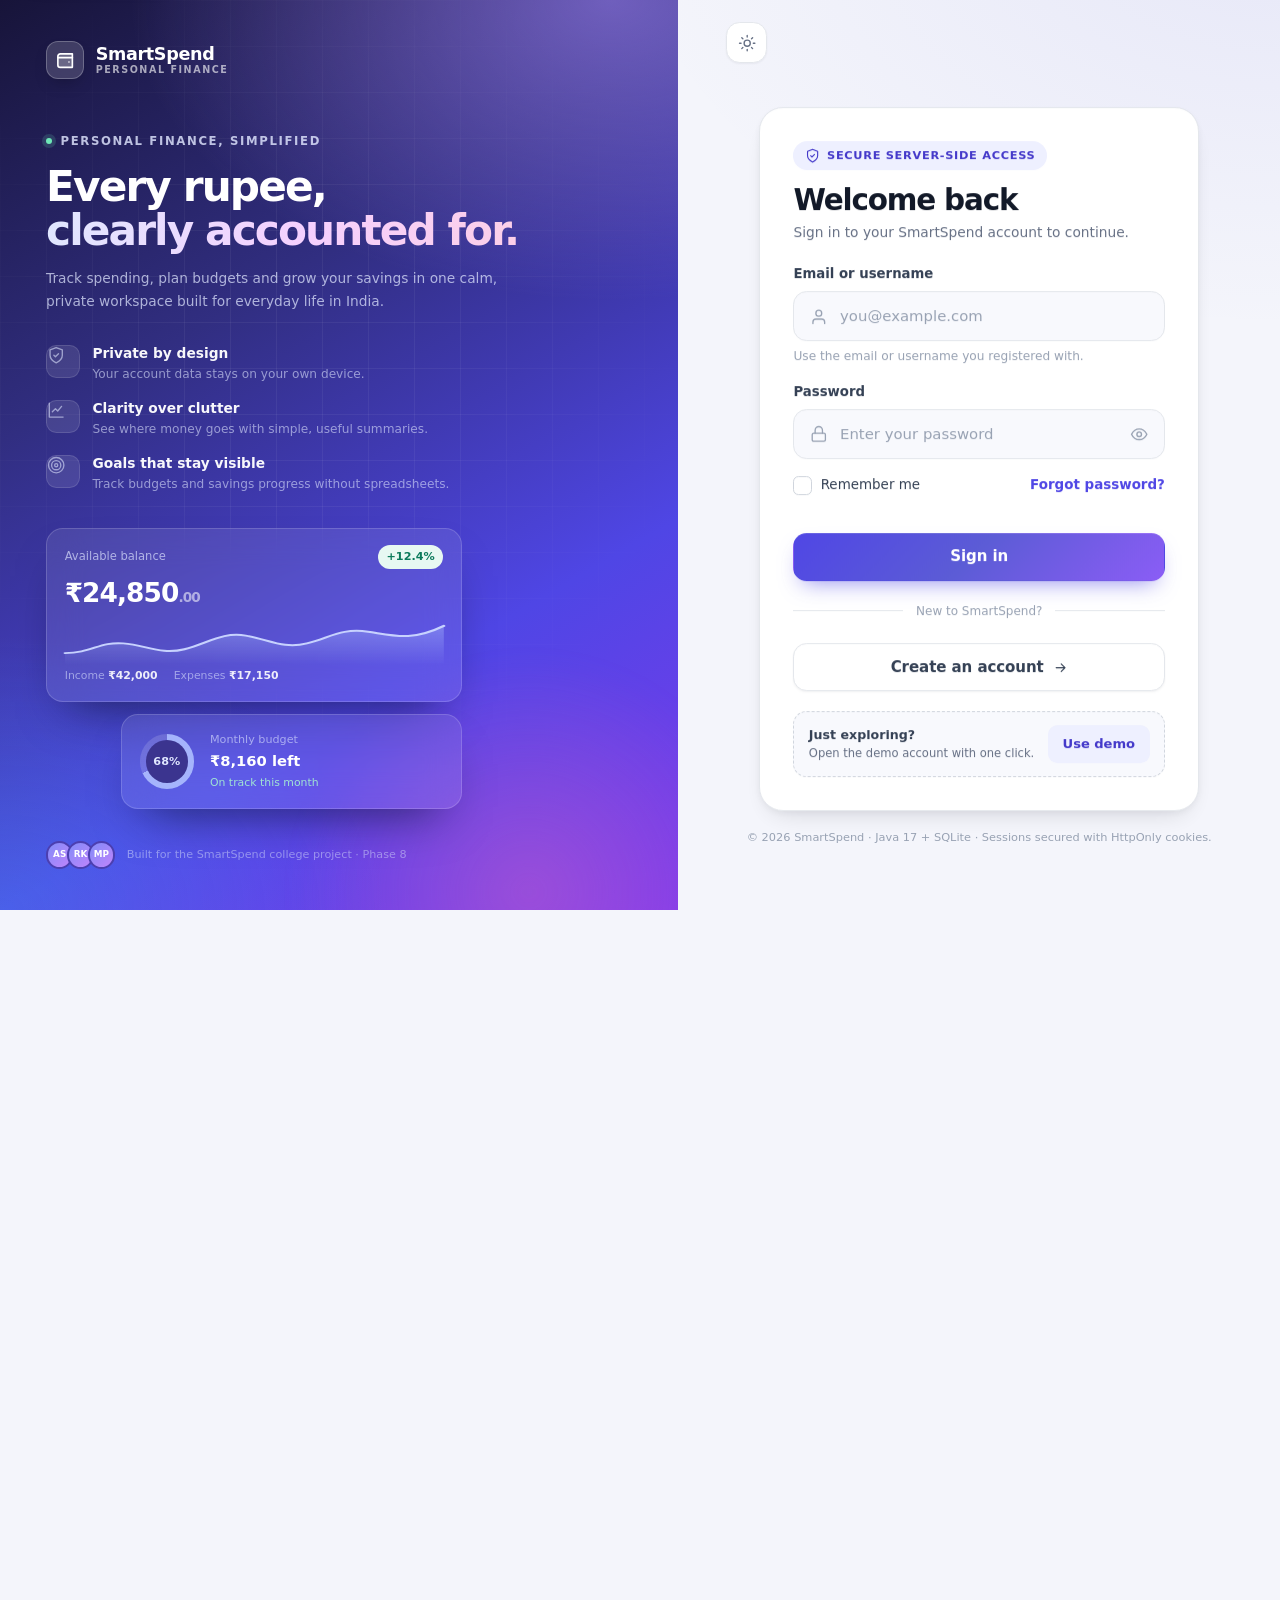
==== frontend/index.html @ ad17d400 "First Commit" ====
<!DOCTYPE html>
<html lang="en" data-theme="light">
<head>
  <meta charset="utf-8">
  <meta name="viewport" content="width=device-width, initial-scale=1">
  <meta name="theme-color" content="#f4f5fb">
  <title>SmartSpend</title>
  <link rel="icon" type="image/svg+xml" href="assets/favicon.svg">
  <script>
    (function () {
      function localSession() {
        try {
          var session = JSON.parse(window.localStorage.getItem("smartspend.session.v1") || "null");
          if (!session) {
            session = JSON.parse(window.sessionStorage.getItem("smartspend.session.v1") || "null");
          }
          return session;
        } catch (error) {
          return null;
        }
      }

      /*
       * The Java server keeps the real session in an HttpOnly cookie, so ask it
       * first. The local-storage check keeps the offline browser demo working
       * when useMockAuth is switched on and no backend is running.
       */
      fetch("/api/auth/session", {
        credentials: "same-origin",
        headers: { Accept: "application/json" }
      })
        .then(function (response) {
          if (!response.ok) throw new Error("No API");
          return response.json();
        })
        .then(function (data) {
          window.location.replace(data && data.session ? "dashboard.html" : "login.html");
        })
        .catch(function () {
          var session = localSession();
          var valid = Boolean(
            session && session.expiresAt && new Date(session.expiresAt).getTime() > Date.now()
          );
          window.location.replace(valid ? "dashboard.html" : "login.html");
        });
    })();
  </script>
</head>
<body>
  <p style="font-family: Segoe UI, system-ui, sans-serif; padding: 2rem; color: #344054;">
    Opening SmartSpend… <a href="login.html">Continue to sign in</a>.
  </p>
</body>
</html>
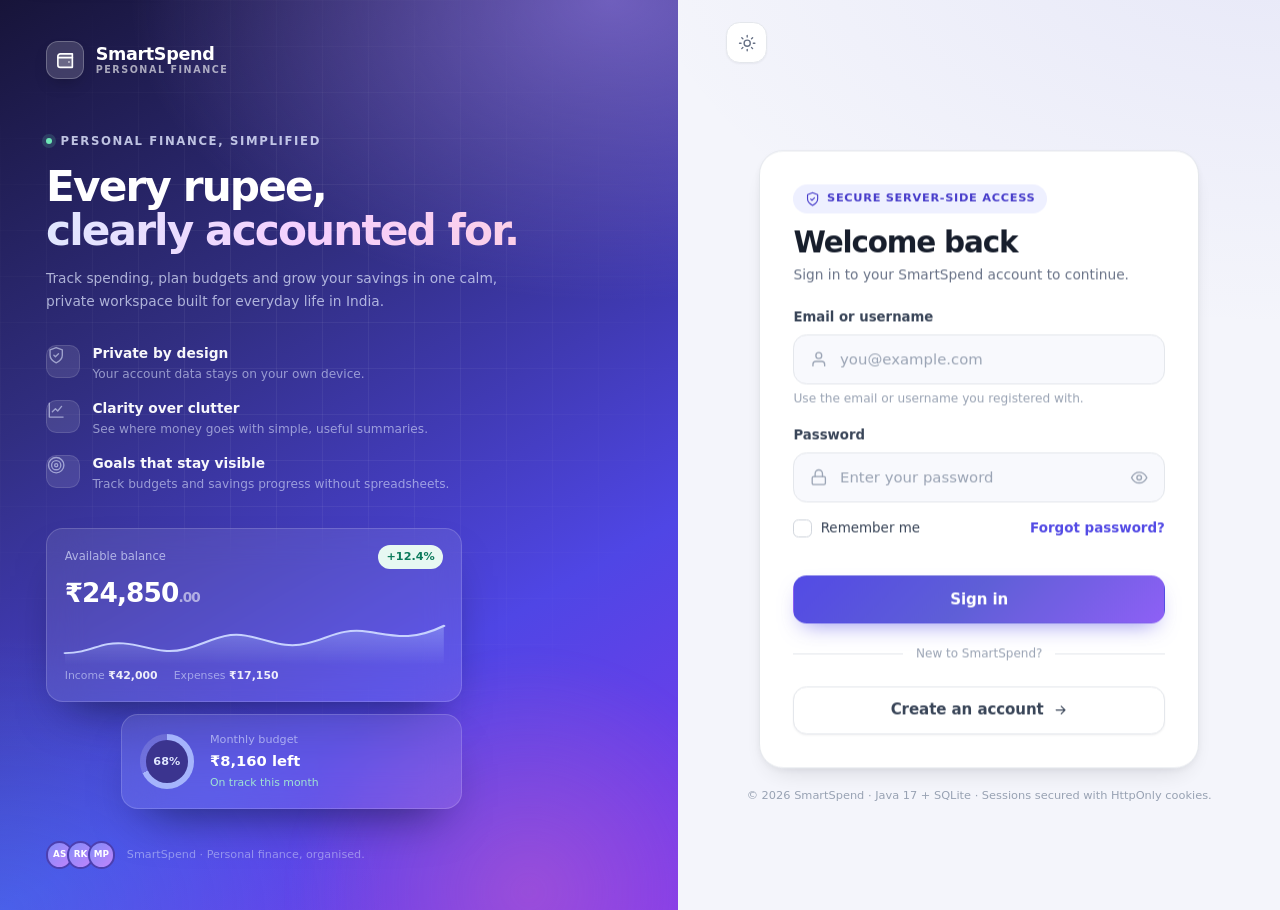
==== commit 0f5c3b6a: "update1 Commit" ====
--- a/frontend/index.html
+++ b/frontend/index.html
@@ -22,7 +22,7 @@
 
       /*
        * The Java server keeps the real session in an HttpOnly cookie, so ask it
-       * first. The local-storage check keeps the offline browser demo working
+       * first. The local-storage check keeps the offline browser adapter working
        * when useMockAuth is switched on and no backend is running.
        */
       fetch("/api/auth/session", {
